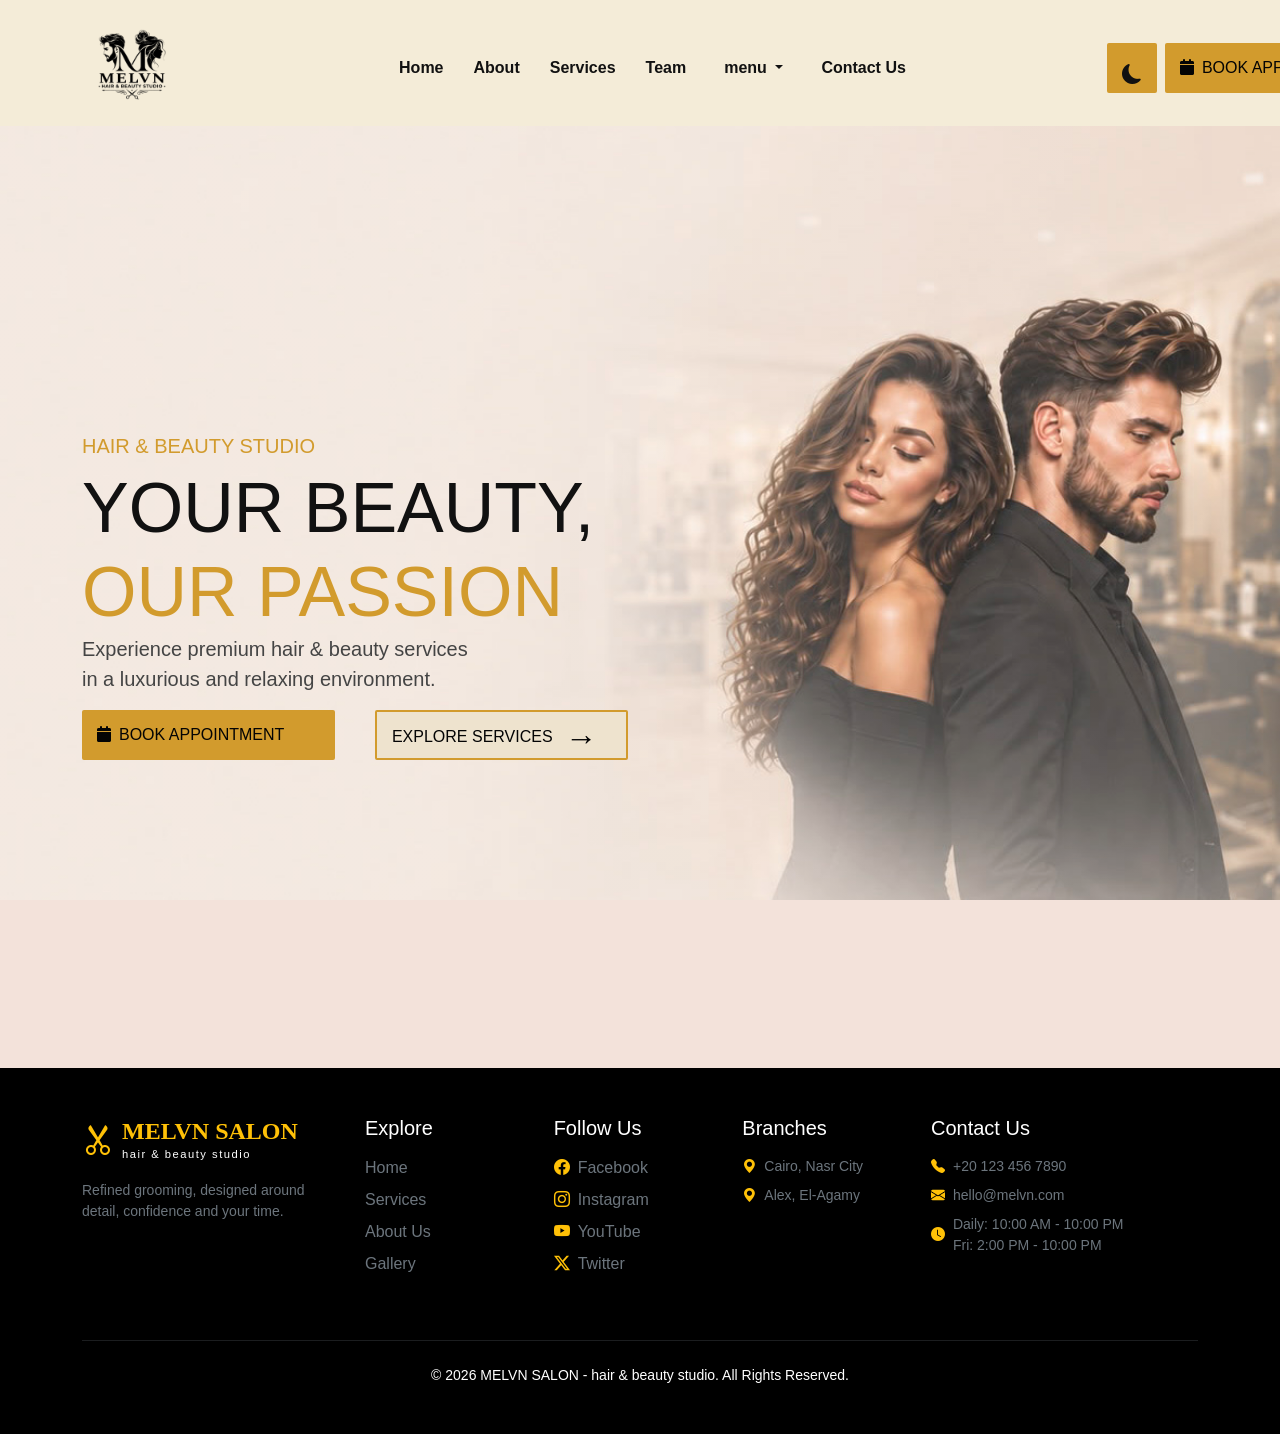
==== index.html @ 1cfbf7c5 "update" ====
<!DOCTYPE html>
<html lang="en">

<head>
    <meta charset="UTF-8">
    <meta name="viewport" content="width=device-width, initial-scale=1.0">

    <title>MELVN SALON</title>
    <link href="https://cdn.jsdelivr.net/npm/bootstrap@5.3.8/dist/css/bootstrap.min.css" rel="stylesheet"
        integrity="sha384-sRIl4kxILFvY47J16cr9ZwB07vP4J8+LH7qKQnuqkuIAvNWLzeN8tE5YBujZqJLB" crossorigin="anonymous">
    <link rel="stylesheet" href="https://cdnjs.cloudflare.com/ajax/libs/font-awesome/6.5.2/css/all.min.css">
    <link rel="stylesheet" href="https://cdn.jsdelivr.net/npm/bootstrap-icons@1.11.3/font/bootstrap-icons.min.css">
    <link rel="stylesheet" href="./css/Home.css">

</head>

<body>

    <!-- start navbar -->

    <nav class="navbar navbar-expand-lg ">
        <div class="container">
            <img src="./photo/logo.png" alt="Logo" width="170px" height="110px" class="image-Logo navbar-brand">
            <button class="navbar-toggler" type="button" data-bs-toggle="collapse"
                data-bs-target="#navbarSupportedContent" aria-controls="navbarSupportedContent" aria-expanded="false"
                aria-label="Toggle navigation">
                <span class="navbar-toggler-icon"></span>
            </button>
            <div class="center-nav collapse navbar-collapse" id="navbarSupportedContent">
                <ul class=" nav-links navbar-nav mx-auto mb-2 mb-lg-0">
                    <li class="nav-item">
                        <a href="./index.html">Home</a>
                    </li>
                    <li>
                        <a href="./About Us.html">About</a>
                    </li>
                    <li>
                        <a href="#services">Services</a>
                    </li>
                    <li>
                        <a href="./Teamv.html">Team</a>
                    </li>
                    <li class="nav-item dropdown">
                        <a class="nav-link dropdown-toggle" href="#" role="button" data-bs-toggle="dropdown"
                            aria-expanded="false">
                            menu
                        </a>
                        <ul class="dropdown-menu">
                            <li><a class="dropdown-item" href="#">Men</a></li>
                            <li><a class="dropdown-item" href="./female.html">Women</a></li>
                        </ul>
                    </li>
                    <li>
                        <a href="./contact-us.html">Contact Us</a>
                    </li>
                </ul>

                <div class="right-nav text-center d-flex align-items-center gap-2">

                    <button id="themeButton" class="btn btn-outline-dark border-0" type="button"
                        aria-label="Toggle dark mode">

                        <i id="themeIcon" class="bi bi-moon-fill">
                        </i>

                    </button>

                    <a href="./book.html" class="btn">
                        <i class="fa-solid fa-calendar me-2"></i>
                        BOOK APPOINTMENT
                    </a>

                </div>
            </div>


        </div>
    </nav>
    <!-- end navbar -->


    <!-- start Home page -->
    <section id="hero" class="container py-5 my-2 hero min-vh-100">

        <div class="row align-items-center">

            <div class="col-12 col-md-8 col-lg-6">

                <div class="hero-left w-100">
                    <h6 id="hero-left-h" class="home2">HAIR & BEAUTY STUDIO</h6>
                    <h1 class="home1">YOUR BEAUTY,</h1>
                    <h1 class="home3">OUR PASSION</h1>
                    <p class="home4">Experience premium hair & beauty services </br> in a luxurious and relaxing
                        environment. </p>

                    <div class="btn-container">
                        <a href="#" class="btn">
                            <i class="fa-solid fa-calendar me-2 "></i>
                            BOOK APPOINTMENT
                        </a>
                        <a href="#services" class="btn-service">
                            <i></i>
                            EXPLORE SERVICES <span class="arrow">&rarr;</span>
                        </a>
                    </div>
                </div>

            </div>
        </div>

    </section>

    <!--end Home page  -->

    <!--start Services -->
    <!--
    <section class="services vh-100" id="services">

        <h2>Our Services</h2>

        <p>
            Professional services designed for your style.
        </p>


        <div class="services-grid">

            <div class="service-card">

                <h3 class="title">
                    Haircuts
                </h3>

                <p>
                    Professional haircuts designed to match
                    your style and personality.
                </p>

            </div>


   
            <div class="service-card">

                <h3 class="title">
                    Hair Styling
                </h3>

                <p>
                    Get the perfect hairstyle for any occasion.
                </p>

            </div>


         
            <div class="service-card">

                <h3 class="title">
                    Hair Coloring
                </h3>

                <p>
                    Professional coloring with beautiful
                    and natural-looking results.
                </p>

            </div>


            
            <div class="service-card">

                <h3 class="title">
                    Hair Care
                </h3>

                <p>
                    Treatments designed to keep your hair
                    healthy and beautiful.
                </p>

            </div>

        </div>

    </section> -->
    <!--end Services -->

    <!-- start footer -->
    <footer class="bg-black text-white py-5 mt-auto">
        <div class="container">
            <div class="row g-3">
                <div class="col-lg-3 col-md-6 mb-4">
                    <div class="d-flex align-items-center gap-2 mb-3">
                        <i class="bi bi-scissors text-warning fs-2 rotate-scissors"></i>
                        <div>
                            <h3 class="text-warning mb-0 fs-4 fw-bold" style="font-family: Times New Roman, serif;">
                                MELVN SALON</h3>
                            <span class=" small d-block" style="font-size: 0.7rem; letter-spacing: 1.5px;">hair & beauty
                                studio</span>
                        </div>
                    </div>
                    <p class="text-secondary small leading-relaxed pe-lg-2">
                        Refined grooming, designed around detail, confidence and your time.
                    </p>
                </div>

                <div class="col-lg-2 col-md-6 mb-4">
                    <h5 class="text-white mb-3 footer-heading">Explore</h5>
                    <ul class="list-unstyled">
                        <li class="mb-2"><a href="#" class="footer-link text-secondary text-decoration-none">Home</a>
                        </li>
                        <li class="mb-2"><a href="#"
                                class="footer-link text-secondary text-decoration-none">Services</a></li>
                        <li class="mb-2"><a href="#" class="footer-link text-secondary text-decoration-none">About
                                Us</a>
                        </li>
                        <li class="mb-2"><a href="#" class="footer-link text-secondary text-decoration-none">Gallery</a>
                        </li>
                    </ul>
                </div>

                <div class="col-lg-2 col-md-6 mb-4">
                    <h5 class="text-white mb-3 footer-heading">Follow Us</h5>
                    <ul class="list-unstyled">
                        <li class="mb-2">
                            <a href="#"
                                class="footer-link text-secondary text-decoration-none d-inline-flex align-items-center">
                                <i class="bi bi-facebook me-2 text-warning"></i> Facebook
                            </a>
                        </li>
                        <li class="mb-2">
                            <a href="#"
                                class="footer-link text-secondary text-decoration-none d-inline-flex align-items-center">
                                <i class="bi bi-instagram me-2 text-warning"></i> Instagram
                            </a>
                        </li>
                        <li class="mb-2">
                            <a href="#"
                                class="footer-link text-secondary text-decoration-none d-inline-flex align-items-center">
                                <i class="bi bi-youtube me-2 text-warning"></i> YouTube
                            </a>
                        </li>
                        <li class="mb-2">
                            <a href="#"
                                class="footer-link text-secondary text-decoration-none d-inline-flex align-items-center">
                                <i class="bi bi-twitter-x me-2 text-warning"></i> Twitter
                            </a>
                        </li>
                    </ul>
                </div>

                <div class="col-lg-2 col-md-6 mb-4">
                    <h5 class="text-white mb-3 footer-heading">Branches</h5>
                    <p class="text-secondary mb-2 small d-flex align-items-center">
                        <i class="bi bi-geo-alt-fill me-2 text-warning"></i> Cairo, Nasr City
                    </p>
                    <p class="text-secondary mb-2 small d-flex align-items-center">
                        <i class="bi bi-geo-alt-fill me-2 text-warning"></i> Alex, El-Agamy
                    </p>
                </div>

                <div class="col-lg-3 col-md-6 mb-4">
                    <h5 class="text-white mb-3 footer-heading">Contact Us</h5>
                    <ul class="list-unstyled text-secondary small">
                        <li class="mb-2 d-flex align-items-center">
                            <i class="bi bi-telephone-fill text-warning me-2"></i>
                            <span>+20 123 456 7890</span>
                        </li>
                        <li class="mb-2 d-flex align-items-center">
                            <i class="bi bi-envelope-fill text-warning me-2"></i>
                            <span>hello@melvn.com</span>
                        </li>
                        <li class="mb-2 d-flex align-items-center">
                            <i class="bi bi-clock-fill text-warning me-2"></i>
                            <span>Daily: 10:00 AM - 10:00 PM <br>Fri: 2:00 PM - 10:00 PM</span>
                        </li>
                    </ul>
                </div>

            </div>

            <hr class="border-secondary opacity-25 my-4">
            <div class="text-center  small">
                &copy; 2026 MELVN SALON - hair & beauty studio. All Rights Reserved.
            </div>
        </div>
    </footer>
    <!-- end footer -->
    <script src="https://cdn.jsdelivr.net/npm/bootstrap@5.3.8/dist/js/bootstrap.bundle.min.js"
        integrity="sha384-FKyoEForCGlyvwx9Hj09JcYn3nv7wiPVlz7YYwJrWVcXK/BmnVDxM+D2scQbITxI"
        crossorigin="anonymous"></script>
    <script src="./js/main.js"></script>

</body>

</html>
---- css/Home.css ----
* {
  margin: 0;
  padding: 0;
  box-sizing: border-box;
}
:root {
  --bg-color: #f3e2da;
  --navbar-color: #f4ecd8;
  --text-color: #111111;
  --paragraph-color: #444444;
  --gold-color: #d29b2d;
  --button-bg: #d29b2d;
  --button-text: #040404;
}

[data-bs-theme="dark"] {
  --bg-color: #121212;
  --navbar-color: #1c1c1c;
  --text-color: #f4efe4;
  --paragraph-color: #cfcfcf;
  --gold-color: #d29b2d;
  --button-bg: #d29b2d;
  --button-text: #111111;
}

html {
  scroll-behavior: smooth;
}

body {
  font-family: Arial, sans-serif;
  color: var(--text-color);
  background-color: var(--bg-color);
  background-image:
        linear-gradient(
            rgba(255, 255, 255, 0.15),
            rgba(255, 255, 255, 0.15)
        ),
        url(../photo/bg.jpeg);
  background-size: cover;
  background-position: center;
  background-repeat: no-repeat;
  height: 100vh;
  
}

/* ------- START NAVBAR ------- */

.navbar {
  min-height: 70px;
  background-color: var(--navbar-color);
  position: sticky;
  top: 0;
  z-index: 1000;
}

.center-nav {
  padding-top: 10px;
}

.nav-links {
  align-items: center;
  gap: 30px;
}

.nav-links li a {
    color: var(--text-color);
  text-decoration: none;
  font-size: 16px;
  font-weight: bold;
  transition: 0.3s;
}

.nav-links li a:hover {
    color: var(--gold-color);
}

.right-nav {
  width: 10%;
  display: flex;
  justify-content: space-between;
  align-items: center;
}

.btn {
  padding: 13px 15px;
  display: inline-flex;
  background-color: #d29b2d;
  color: #040404;
  text-decoration: none;
  border-style: none;
  border-radius: 2px;
  width: 260px;
  height: 50px;
  white-space: nowrap;
  transition: 0.3s;
}

.btn i {
  padding-top: 3px;
}

.btn:hover {
  background-color: #dec083;
}
.dropdown-menu {
    background-color: var(--navbar-color);
}

.dropdown-item {
    color: var(--text-color);
}

.dropdown-item:hover {
    background-color: #333;
    color: var(--gold-color);
}
/* ------- END NAVBAR ------- */

/* -------- Start HOME PAGE -------- */
.hero-left {
    display: flex;
    flex-direction: column;
    justify-content: center;

    min-height: calc(100vh - 70px);

    text-align: left;
}
.home2 {
  color: #d29b2d;
  font-size: 20px;
}

.home1 {
  margin: 0;
  color: var(--text-color);
  margin: 0;
  font-size: 70px;
}

.home3 {
  margin: 0;
  color: var(--gold-color);
  margin: 0;
  font-size: 70px;
}

.home4 {
  color: var(--paragraph-color);
  font-size: 20px;
}

.btn-container {
  display: flex;
  flex-direction: row;
  gap: 40px;
}

.btn-service {
  padding: 13px 15px;
  display: inline-flex;
  background-color: #eee3ce;
  text-align: center;
  color: #040404;
  text-decoration: none;
  border-style: none;
  border-radius: 2px;
  width: 260px;
  height: 50px;
  white-space: nowrap;
  transition: 0.3s;
  border: 2px solid #d29b2d;
}

.btn-service:hover {
  background-color: #dec083;
}

.arrow {
  display: inline-flex;
  transform: scale(2);
  transform-origin: center;
  margin-left: 20px;
}

/* -------- END HOME PAGE -------- */

/*start services */
/* 
.services {
    padding: 80px 20px;
    text-align: center;
    background-color: rgba(0, 0, 0, 0.3);
}

.services h2 {
    margin-bottom: 10px;
}

.services>p {
    color: #ddd;
    line-height: 1.5;
}

.services-grid {
    max-width: 1100px;
    margin: 40px auto 0;

    display: flex;
    justify-content: center;
    flex-wrap: wrap;

    gap: 25px;
}

.service-card {
    width: 250px;
    min-height: 180px;

    padding: 30px 20px;

    background-color: rgba(255, 255, 255, 0.08);

    border: 1px solid rgba(210, 155, 45, 0.4);
    border-radius: 8px;

    transition: 0.3s;
}

.service-card:hover {
    transform: translateY(-5px);
    background-color: rgba(210, 155, 45, 0.15);
}

.service-card h3.title {
    color: #d29b2d;
    font-weight: bold;
    font-size: 20px;
    margin-bottom: 10px;
}

.service-card p {
    font-size: 15px;
    line-height: 1.6;
    color: #ddd;
}
 */
/* end services */
/* ------- START FOOTER ------- */
.footer {
  background-color: black;
  padding: 20px 0px;
  margin-top: auto;
  border: radius 30px;
}

.footer-link {
  text-decoration: none;
}

.footer-link:hover {
  color: rgb(223, 223, 75) !important;
}

.footer-location {
  text-decoration: none;
}

.footer-location:hover {
  color: rgb(223, 223, 75) !important;
}

/* ------- END FOOTER ------- */
@media (max-width: 900px) {
  .navbar {
    padding: 10px 3%;
  }

  .left-nav img {
    width: 80px;
  }

  .nav-links {
    gap: 15px;
  }

  .nav-links li a {
    font-size: 14px;
  }

  .signup-btn {
    padding: 10px 15px;
  }
}

@media (max-width: 600px) {
  .navbar {
    flex-direction: column;
    gap: 15px;
    padding: 15px 20px;
  }

  .left-nav img {
    width: 90px;
  }

  .center-nav {
    width: 100%;
  }

  .nav-links {
    width: 100%;
    display: flex;
    flex-wrap: wrap;
    justify-content: center;
    gap: 12px 20px;
  }

  .nav-links li a {
    font-size: 14px;
  }

  .right-nav {
    width: 100%;
    justify-content: center;
  }

  .signup-btn {
    width: 120px;
    text-align: center;
  }

  .home {
    padding: 40px 15px;
  }

  .photo img {
    width: 250px;
  }

  h1 {
    font-size: 28px;
  }

  h2 {
    font-size: 21px;
  }

  h3 {
    font-size: 17px;
  }

  .description {
    font-size: 16px;
  }

  .buttons {
    width: 100%;
    flex-direction: column;
    align-items: center;
  }

  .button {
    width: 90%;
    max-width: 300px;
    padding: 12px 18px;
    text-align: center;
  }

  .services {
    padding: 60px 15px;
  }

  .service-card {
    width: 100%;
    max-width: 320px;
  }
}

/* dark mode  */
[data-bs-theme="dark"] body {
    background-image:
        linear-gradient(
            rgba(0, 0, 0, 0.65),
            rgba(0, 0, 0, 0.65)
        ),
        url(../photo/bg.jpeg);
}

#themeButton {
    color: var(--text-color);
    font-size: 20px;
}

#themeButton:hover {
    color: var(--gold-color);
}
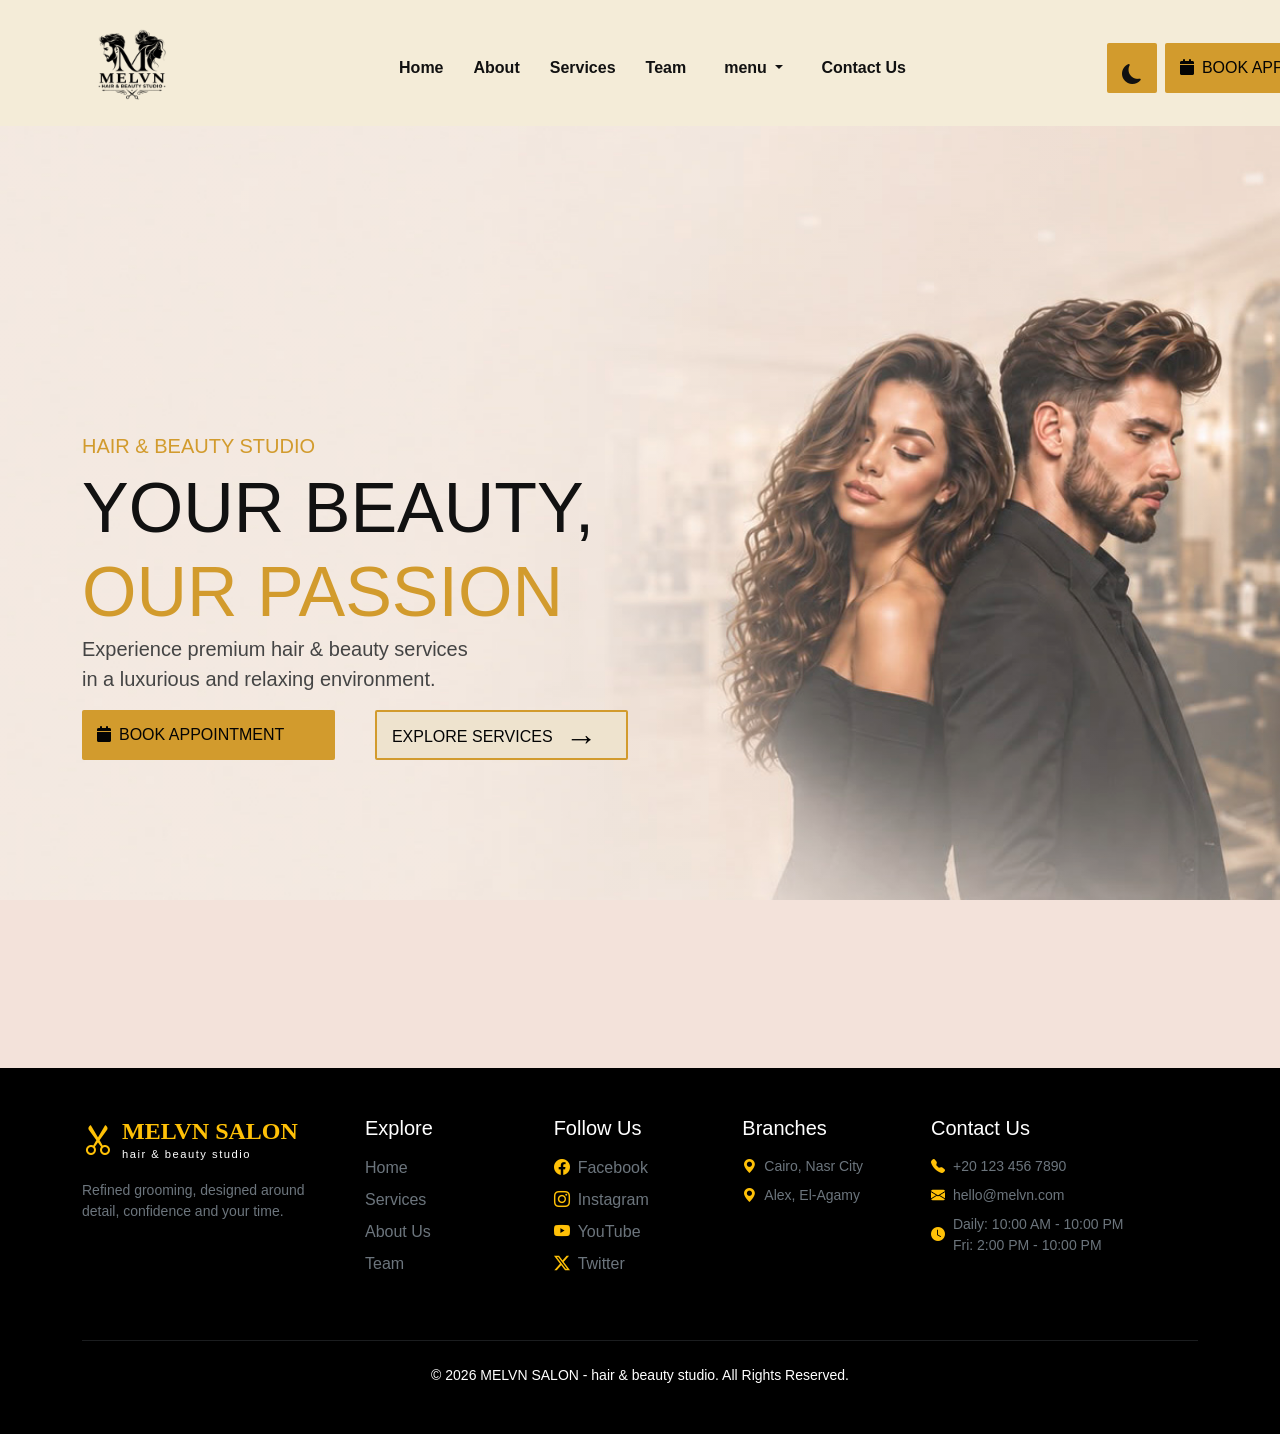
==== commit 293ce4b7: "update" ====
--- a/index.html
+++ b/index.html
@@ -209,15 +209,13 @@
                 <div class="col-lg-2 col-md-6 mb-4">
                     <h5 class="text-white mb-3 footer-heading">Explore</h5>
                     <ul class="list-unstyled">
-                        <li class="mb-2"><a href="#" class="footer-link text-secondary text-decoration-none">Home</a>
-                        </li>
-                        <li class="mb-2"><a href="#"
+                        <li class="mb-2"><a href="./index.html"
+                                class="footer-link text-secondary text-decoration-none">Home</a></li>
+                        <li class="mb-2"><a href="./services.html"
                                 class="footer-link text-secondary text-decoration-none">Services</a></li>
-                        <li class="mb-2"><a href="#" class="footer-link text-secondary text-decoration-none">About
-                                Us</a>
-                        </li>
-                        <li class="mb-2"><a href="#" class="footer-link text-secondary text-decoration-none">Gallery</a>
-                        </li>
+                        <li class="mb-2"><a href="./About Us.html" class="footer-link text-secondary text-decoration-none">About Us</a>
+                        </li>
+                        <li class="mb-2"><a href="./Teamv.html" class="footer-link text-secondary text-decoration-none">Team</a></li>
                     </ul>
                 </div>
 
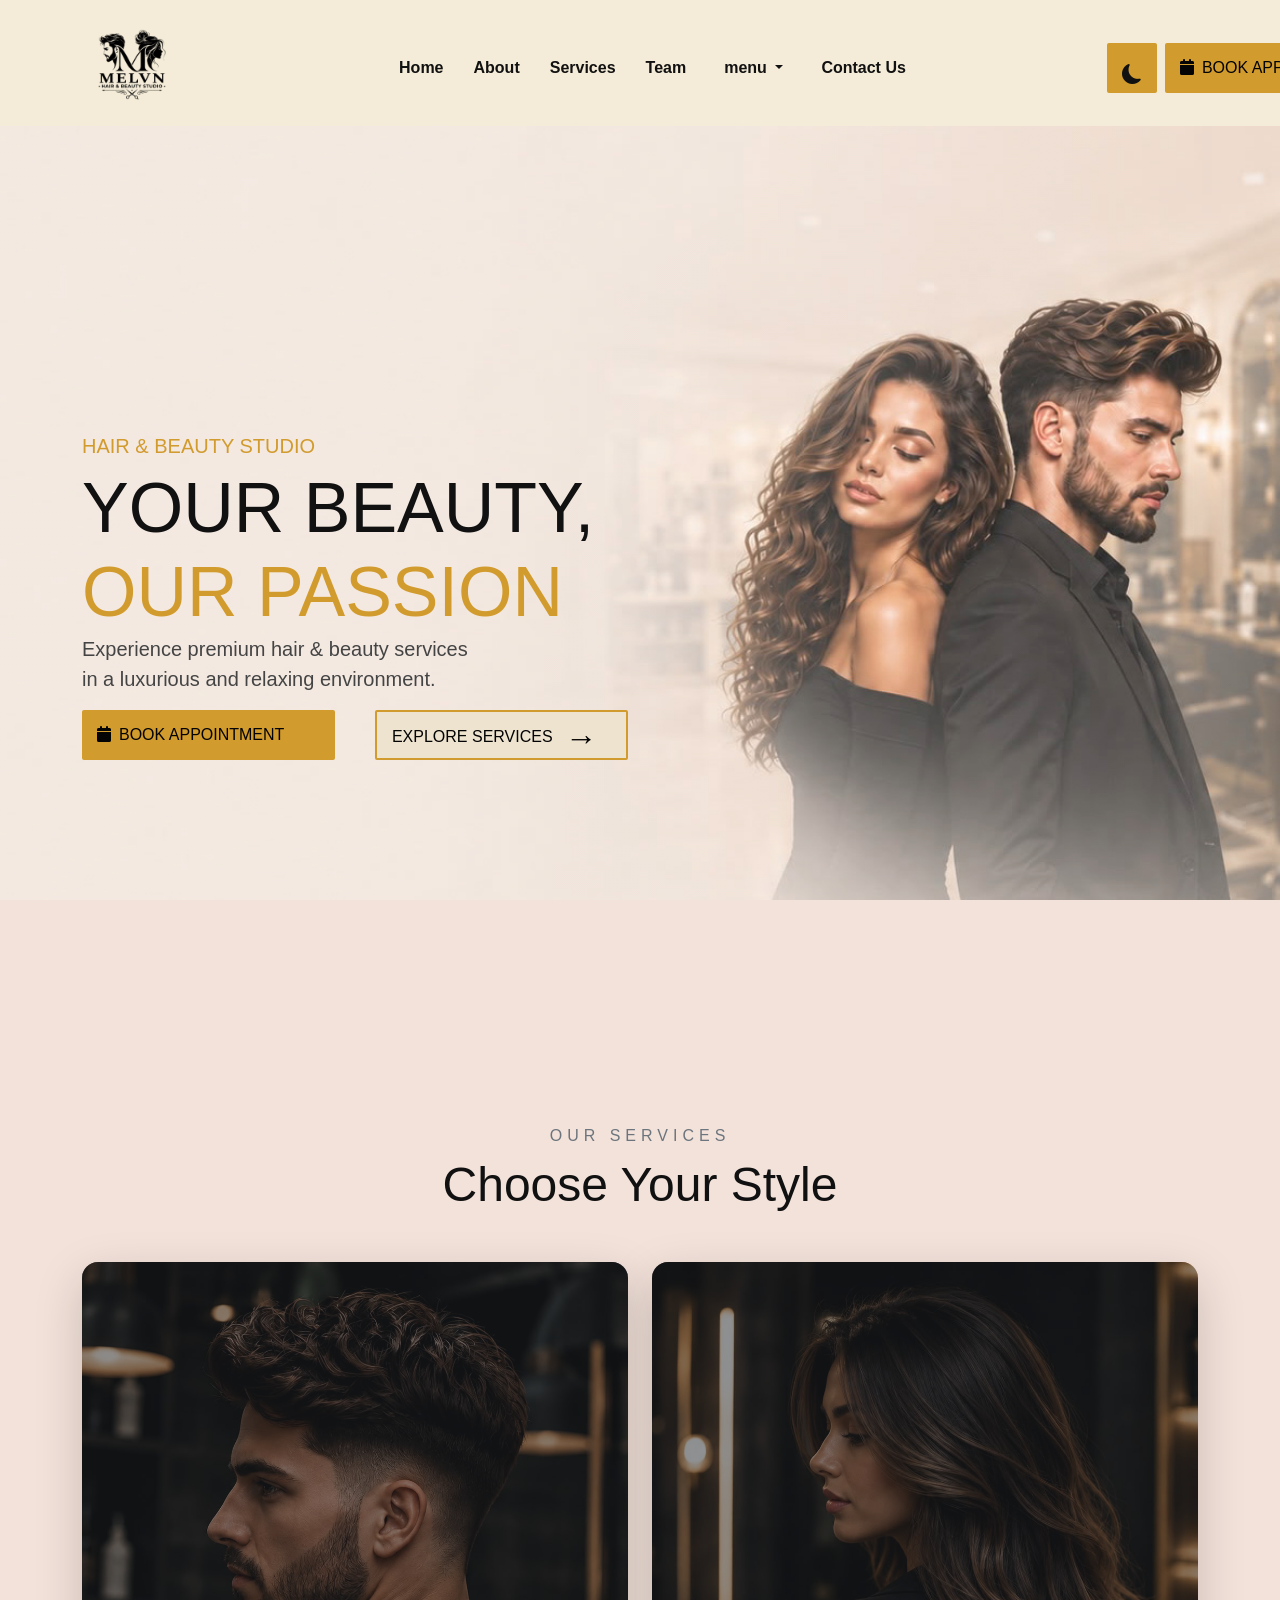
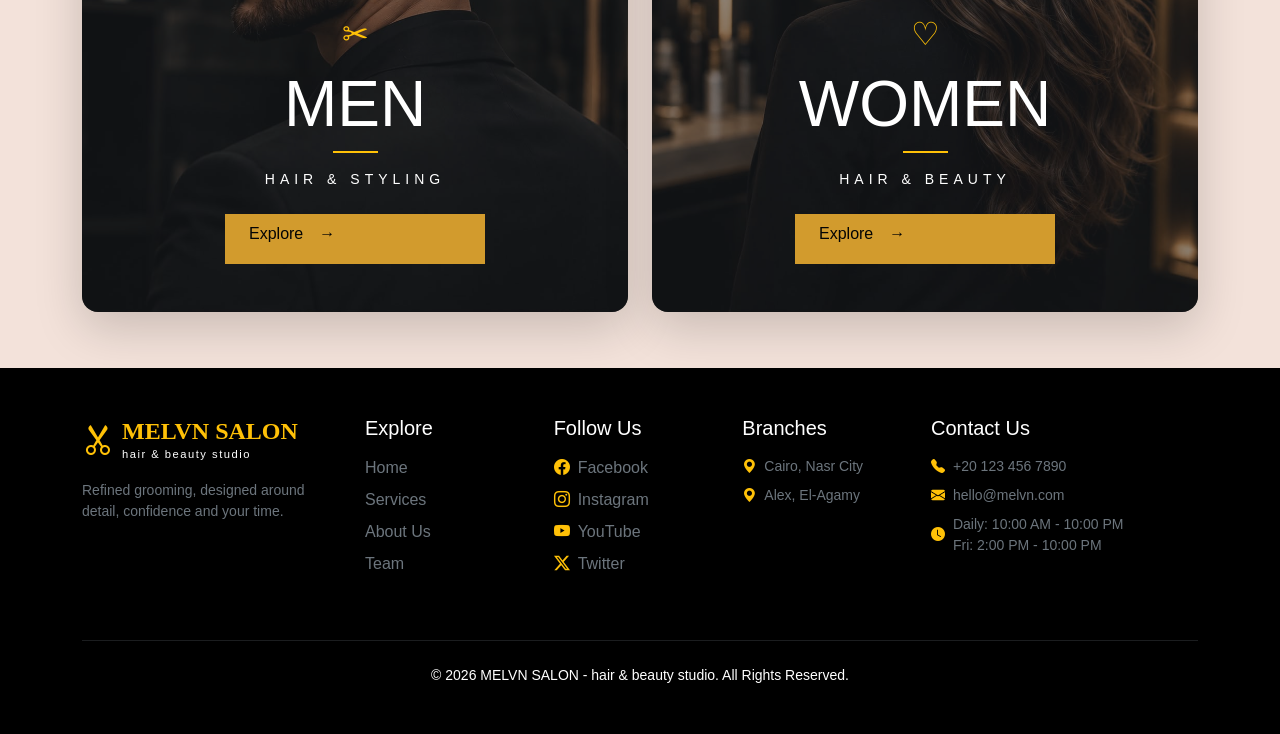
==== commit 01212b87: "update" ====
--- a/index.html
+++ b/index.html
@@ -9,15 +9,14 @@
     <link href="https://cdn.jsdelivr.net/npm/bootstrap@5.3.8/dist/css/bootstrap.min.css" rel="stylesheet"
         integrity="sha384-sRIl4kxILFvY47J16cr9ZwB07vP4J8+LH7qKQnuqkuIAvNWLzeN8tE5YBujZqJLB" crossorigin="anonymous">
     <link rel="stylesheet" href="https://cdnjs.cloudflare.com/ajax/libs/font-awesome/6.5.2/css/all.min.css">
+    <link rel="stylesheet" href="css/Home.css">
     <link rel="stylesheet" href="https://cdn.jsdelivr.net/npm/bootstrap-icons@1.11.3/font/bootstrap-icons.min.css">
-    <link rel="stylesheet" href="./css/Home.css">
 
 </head>
 
 <body>
 
     <!-- start navbar -->
-
     <nav class="navbar navbar-expand-lg ">
         <div class="container">
             <img src="./photo/logo.png" alt="Logo" width="170px" height="110px" class="image-Logo navbar-brand">
@@ -35,7 +34,7 @@
                         <a href="./About Us.html">About</a>
                     </li>
                     <li>
-                        <a href="#services">Services</a>
+                        <a href="#services" >Services</a>
                     </li>
                     <li>
                         <a href="./Teamv.html">Team</a>
@@ -46,7 +45,7 @@
                             menu
                         </a>
                         <ul class="dropdown-menu">
-                            <li><a class="dropdown-item" href="#">Men</a></li>
+                            <li><a class="dropdown-item" href="./men.html">Men</a></li>
                             <li><a class="dropdown-item" href="./female.html">Women</a></li>
                         </ul>
                     </li>
@@ -94,11 +93,11 @@
                         environment. </p>
 
                     <div class="btn-container">
-                        <a href="#" class="btn">
+                        <a href="./book.html" class="btn">
                             <i class="fa-solid fa-calendar me-2 "></i>
                             BOOK APPOINTMENT
                         </a>
-                        <a href="#services" class="btn-service">
+                        <a href="#hero" class="btn-service">
                             <i></i>
                             EXPLORE SERVICES <span class="arrow">&rarr;</span>
                         </a>
@@ -109,83 +108,105 @@
         </div>
 
     </section>
-
     <!--end Home page  -->
 
-    <!--start Services -->
-    <!--
-    <section class="services vh-100" id="services">
-
-        <h2>Our Services</h2>
-
-        <p>
-            Professional services designed for your style.
-        </p>
-
-
-        <div class="services-grid">
-
-            <div class="service-card">
-
-                <h3 class="title">
-                    Haircuts
-                </h3>
-
-                <p>
-                    Professional haircuts designed to match
-                    your style and personality.
+    <!-- start services -->
+    <section id="services" class="d-flex align-items-center py-5 min-vh-100">
+        <div class="container">
+            <div class="text-center mb-5">
+
+                <p class="text-uppercase text-secondary mb-2" style="letter-spacing: 5px;">
+                    Our Services
                 </p>
 
-            </div>
-
-
-   
-            <div class="service-card">
-
-                <h3 class="title">
-                    Hair Styling
-                </h3>
-
-                <p>
-                    Get the perfect hairstyle for any occasion.
-                </p>
-
-            </div>
-
-
-         
-            <div class="service-card">
-
-                <h3 class="title">
-                    Hair Coloring
-                </h3>
-
-                <p>
-                    Professional coloring with beautiful
-                    and natural-looking results.
-                </p>
-
-            </div>
-
-
-            
-            <div class="service-card">
-
-                <h3 class="title">
-                    Hair Care
-                </h3>
-
-                <p>
-                    Treatments designed to keep your hair
-                    healthy and beautiful.
-                </p>
+                <h1 class="display-5 fw-normal">
+                    Choose Your Style
+                </h1>
+
+            </div>
+            <div class="row g-4 justify-content-center">
+                <div class="col-12 col-md-6">
+                    <div class="position-relative overflow-hidden rounded-4 shadow-lg" style="
+                            height: 650px;
+                            background-image:
+                            url('./photo/men.jpeg');
+                            background-size: cover;
+                            background-position: center;
+                        ">
+                        <div class="position-absolute top-0 start-0 w-100 h-100 bg-dark opacity-50">
+                        </div>
+                        <div class="position-absolute bottom-0 start-0 w-100 text-center text-white p-4 p-md-5">
+
+                            <div class="fs-2 text-warning mb-2">
+                                ✂
+                            </div>
+
+                            <h2 class="display-3 fw-normal">
+                                MEN
+                            </h2>
+
+                            <div class="mx-auto bg-warning mb-3" style="width: 45px; height: 2px;">
+                            </div>
+
+                            <p class="text-uppercase small mb-4" style="letter-spacing: 5px;">
+                                Hair & Styling
+                            </p>
+
+                            <a href="./men.html" class="btn btn-outline-warning px-4 py-2 rounded-0">
+                                Explore
+                                <span class="ms-3">→</span>
+                            </a>
+
+                        </div>
+
+                    </div>
+
+                </div>
+                <div class="col-12 col-md-6">
+
+                    <div class="position-relative overflow-hidden rounded-4 shadow-lg" style="
+                            height: 650px;
+                            background-image:
+                            url('./photo/women.jpeg');
+                            background-size: cover;
+                            background-position: center;
+                        ">
+                        <div class="position-absolute top-0 start-0 w-100 h-100 bg-dark opacity-50">
+                        </div>
+                        <div class="position-absolute bottom-0 start-0 w-100 text-center text-white p-4 p-md-5">
+
+                            <div class="fs-2 text-warning mb-2">
+                                ♡
+                            </div>
+
+                            <h2 class="display-3 fw-normal">
+                                WOMEN
+                            </h2>
+
+                            <div class="mx-auto bg-warning mb-3" style="width: 45px; height: 2px;">
+                            </div>
+
+                            <p class="text-uppercase small mb-4" style="letter-spacing: 5px;">
+                                Hair & Beauty
+                            </p>
+
+                            <a href="./female.html" class="btn btn-outline-warning px-4 py-2 rounded-0">
+                                Explore
+                                <span class="ms-3">→</span>
+                            </a>
+
+                        </div>
+
+                    </div>
+
+                </div>
 
             </div>
 
         </div>
 
-    </section> -->
-    <!--end Services -->
+    </section>
+    <!-- end services -->
 
     <!-- start footer -->
     <footer class="bg-black text-white py-5 mt-auto">
@@ -211,8 +232,7 @@
                     <ul class="list-unstyled">
                         <li class="mb-2"><a href="./index.html"
                                 class="footer-link text-secondary text-decoration-none">Home</a></li>
-                        <li class="mb-2"><a href="./services.html"
-                                class="footer-link text-secondary text-decoration-none">Services</a></li>
+                        <li class="mb-2"><a href="#services" class="footer-link text-secondary text-decoration-none">Services</a></li>
                         <li class="mb-2"><a href="./About Us.html" class="footer-link text-secondary text-decoration-none">About Us</a>
                         </li>
                         <li class="mb-2"><a href="./Teamv.html" class="footer-link text-secondary text-decoration-none">Team</a></li>
@@ -286,6 +306,7 @@
         </div>
     </footer>
     <!-- end footer -->
+
     <script src="https://cdn.jsdelivr.net/npm/bootstrap@5.3.8/dist/js/bootstrap.bundle.min.js"
         integrity="sha384-FKyoEForCGlyvwx9Hj09JcYn3nv7wiPVlz7YYwJrWVcXK/BmnVDxM+D2scQbITxI"
         crossorigin="anonymous"></script>
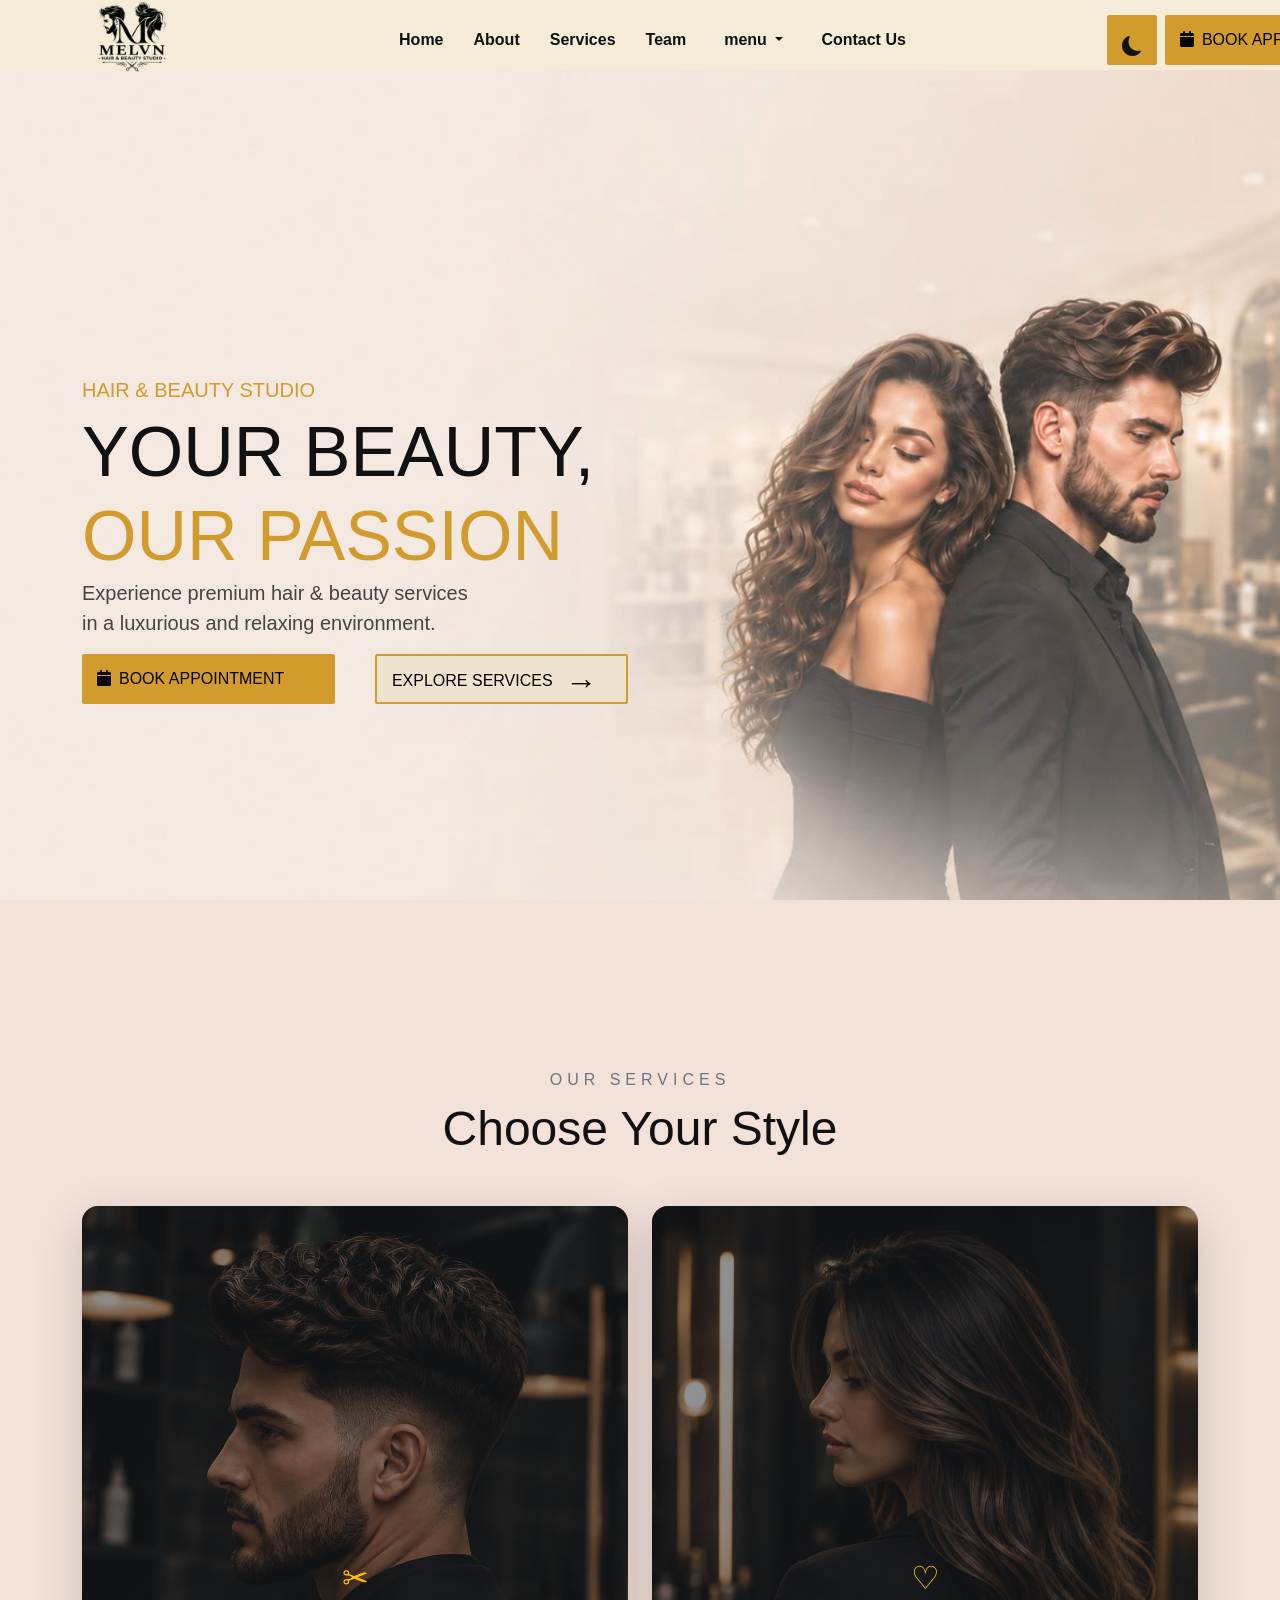
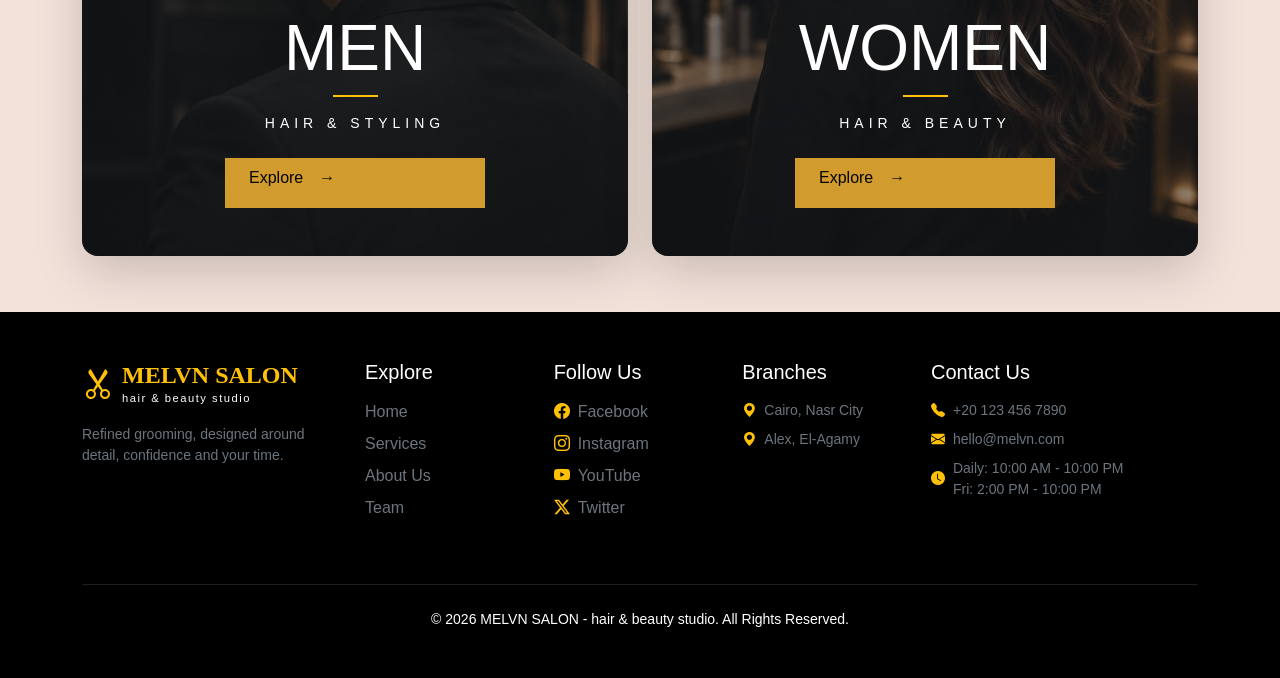
==== commit 25169f44: "update" ====
--- a/index.html
+++ b/index.html
@@ -11,12 +11,13 @@
     <link rel="stylesheet" href="https://cdnjs.cloudflare.com/ajax/libs/font-awesome/6.5.2/css/all.min.css">
     <link rel="stylesheet" href="css/Home.css">
     <link rel="stylesheet" href="https://cdn.jsdelivr.net/npm/bootstrap-icons@1.11.3/font/bootstrap-icons.min.css">
+    
 
 </head>
 
 <body>
 
-    <!-- start navbar -->
+<!-- start navbar -->
     <nav class="navbar navbar-expand-lg ">
         <div class="container">
             <img src="./photo/logo.png" alt="Logo" width="170px" height="110px" class="image-Logo navbar-brand">
@@ -34,7 +35,7 @@
                         <a href="./About Us.html">About</a>
                     </li>
                     <li>
-                        <a href="#services" >Services</a>
+                        <a href="#services">Services</a>
                     </li>
                     <li>
                         <a href="./Teamv.html">Team</a>
--- a/css/Home.css
+++ b/css/Home.css
@@ -52,6 +52,7 @@
   position: sticky;
   top: 0;
   z-index: 1000;
+  height: 70px;
 }
 
 .center-nav {
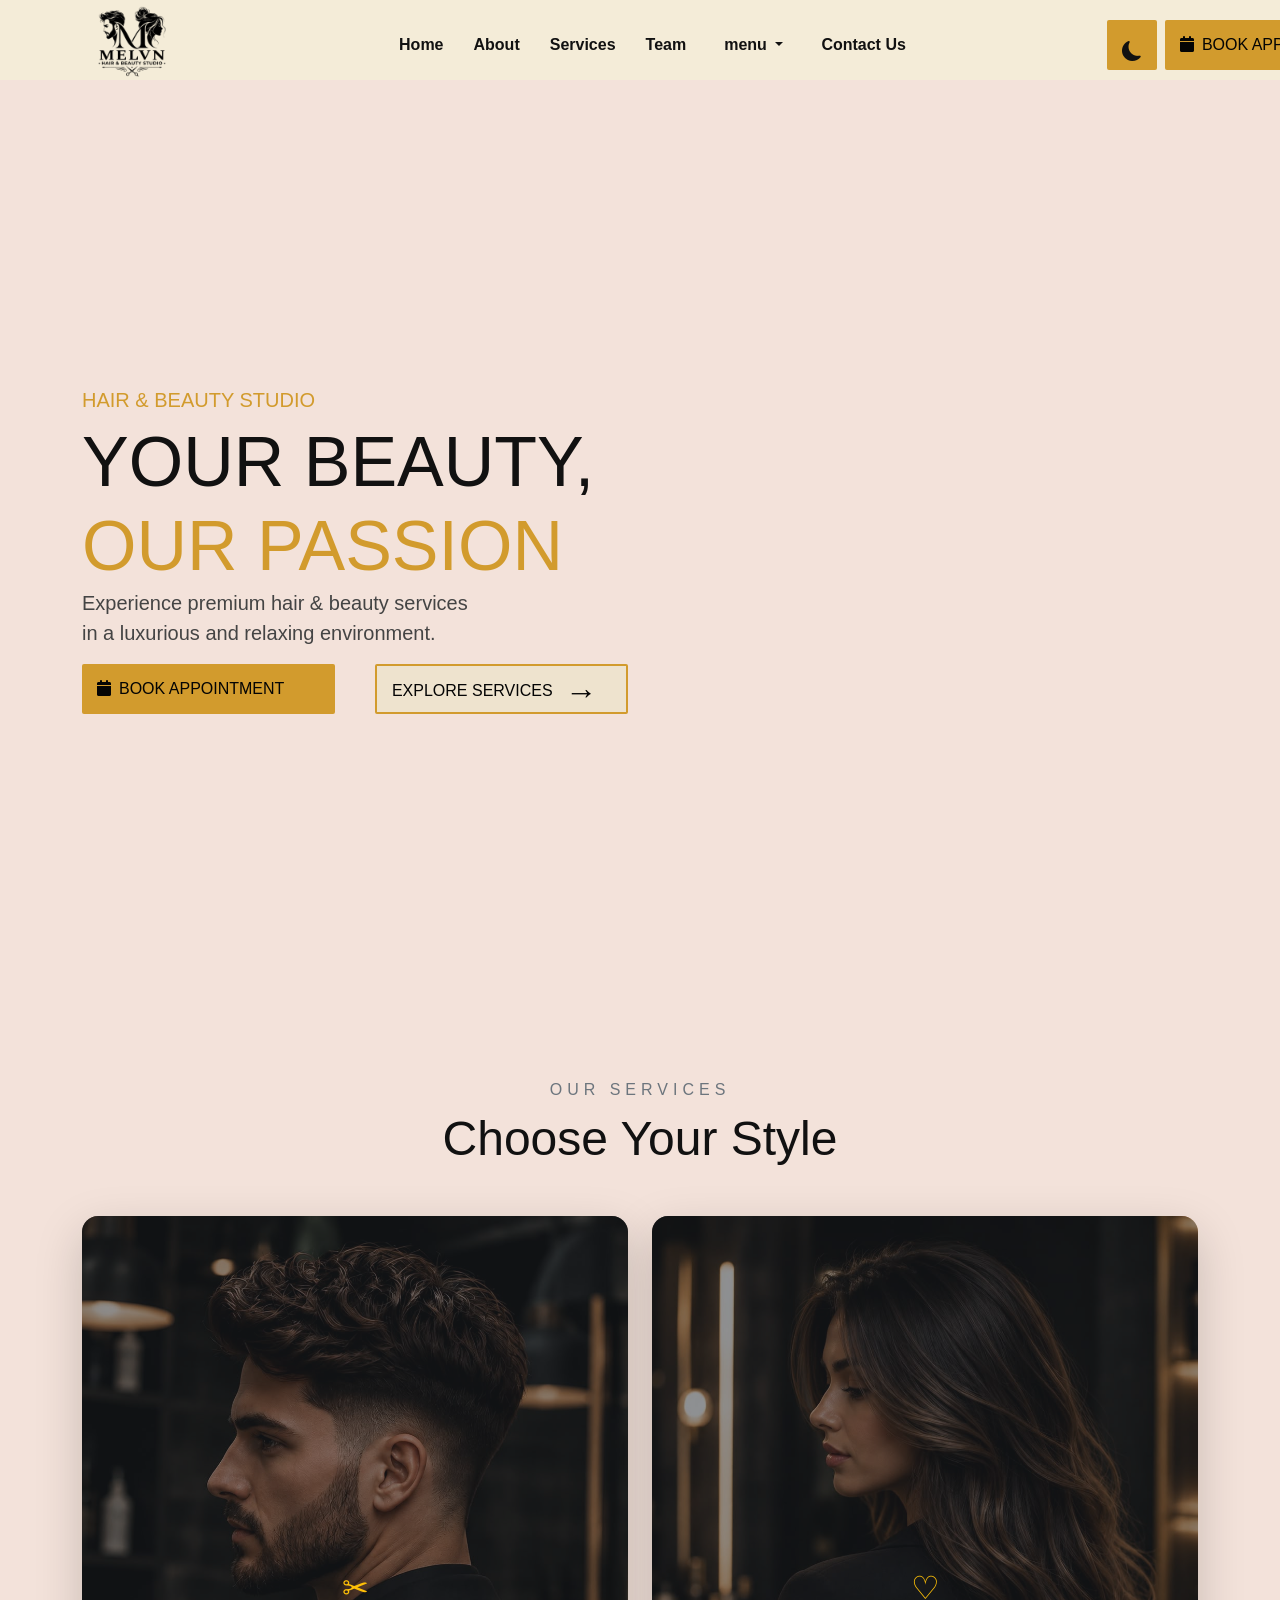
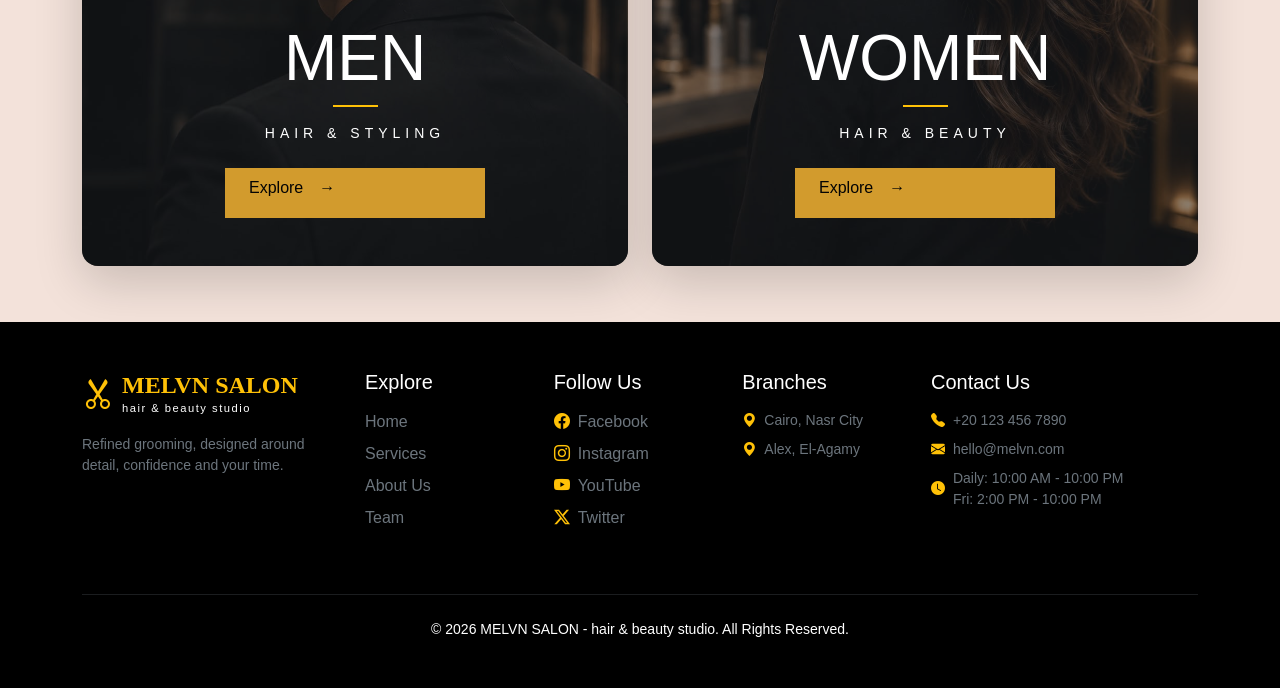
==== commit e17cdfe8: "add dark mod" ====
--- a/index.html
+++ b/index.html
@@ -11,8 +11,7 @@
     <link rel="stylesheet" href="https://cdnjs.cloudflare.com/ajax/libs/font-awesome/6.5.2/css/all.min.css">
     <link rel="stylesheet" href="css/Home.css">
     <link rel="stylesheet" href="https://cdn.jsdelivr.net/npm/bootstrap-icons@1.11.3/font/bootstrap-icons.min.css">
-    
-
+    <link rel="stylesheet" href="css/dark-mod.css">
 </head>
 
 <body>
--- a/css/Home.css
+++ b/css/Home.css
@@ -31,11 +31,7 @@
   font-family: Arial, sans-serif;
   color: var(--text-color);
   background-color: var(--bg-color);
-  background-image:
-        linear-gradient(
-            rgba(255, 255, 255, 0.15),
-            rgba(255, 255, 255, 0.15)
-        ),
+  background-image:var
         url(../photo/bg.jpeg);
   background-size: cover;
   background-position: center;
@@ -47,12 +43,12 @@
 /* ------- START NAVBAR ------- */
 
 .navbar {
-  min-height: 70px;
+  min-height: 80px;
   background-color: var(--navbar-color);
   position: sticky;
   top: 0;
   z-index: 1000;
-  height: 70px;
+  height: 80px;
 }
 
 .center-nav {
--- a/css/dark-mod.css
+++ b/css/dark-mod.css
@@ -0,0 +1,195 @@
+/* =========================
+   DARK MODE VARIABLES
+========================= */
+
+:root {
+    --dm-bg: #f3e2da;
+    --dm-navbar: #f4ecdc;
+    --dm-text: #111111;
+    --dm-paragraph: #444444;
+    --dm-card: #ffffff;
+    --dm-border: #dddddd;
+}
+
+[data-bs-theme="dark"] {
+    --dm-bg: #121212;
+    --dm-navbar: #1c1c1c;
+    --dm-text: #f4efe4;
+    --dm-paragraph: #cfcfcf;
+    --dm-card: #1e1e1e;
+    --dm-border: #333333;
+}
+
+
+/* =========================
+   GENERAL
+========================= */
+
+[data-bs-theme="dark"] body {
+    background-color: var(--dm-bg);
+    color: var(--dm-text);
+}
+
+
+/* =========================
+   NAVBAR
+========================= */
+
+[data-bs-theme="dark"] .navbar {
+    background-color: var(--dm-navbar);
+}
+
+[data-bs-theme="dark"] .nav-links li a {
+    color: var(--dm-text);
+}
+
+
+/* =========================
+   TEXT
+========================= */
+
+[data-bs-theme="dark"] p {
+    color: var(--dm-paragraph);
+}
+
+[data-bs-theme="dark"] h1,
+[data-bs-theme="dark"] h2,
+[data-bs-theme="dark"] h3,
+[data-bs-theme="dark"] h4,
+[data-bs-theme="dark"] h5,
+[data-bs-theme="dark"] h6 {
+    color: var(--dm-text);
+}
+
+
+/* =========================
+   CARDS
+========================= */
+
+[data-bs-theme="dark"] .card {
+    background-color: var(--dm-card);
+    color: var(--dm-text);
+    border-color: var(--dm-border);
+}
+
+
+/* =========================
+   FORMS
+========================= */
+
+[data-bs-theme="dark"] input,
+[data-bs-theme="dark"] textarea,
+[data-bs-theme="dark"] select {
+    background-color: #1e1e1e;
+    color: #f4efe4;
+    border-color: #444;
+}
+
+[data-bs-theme="dark"] input::placeholder,
+[data-bs-theme="dark"] textarea::placeholder {
+    color: #aaa;
+}
+
+
+/* =========================
+   BOOTSTRAP DARK TEXT
+========================= */
+
+[data-bs-theme="dark"] .text-dark {
+    color: #f4efe4 !important;
+}
+
+
+/* =========================
+   BUTTONS
+========================= */
+
+[data-bs-theme="dark"] .btn-outline-dark {
+    color: #f4efe4;
+    border-color: #f4efe4;
+}
+
+[data-bs-theme="dark"] .btn-outline-dark:hover {
+    background-color: #f4efe4;
+    color: #121212;
+}
+
+/* =========================
+   DARK MODE FIX
+========================= */
+
+/* Common */
+[data-bs-theme="dark"] .text-secondary {
+    color: #cfcfcf !important;
+}
+
+[data-bs-theme="dark"] .bg-white {
+    background-color: #1e1e1e !important;
+    color: #f4efe4 !important;
+}
+
+
+/* =========================
+   ABOUT US
+========================= */
+
+[data-bs-theme="dark"] .about-hero,
+[data-bs-theme="dark"] .philosophy,
+[data-bs-theme="dark"] .vision {
+    background-color: #121212 !important;
+}
+
+[data-bs-theme="dark"] .hero-content h1,
+[data-bs-theme="dark"] .philosophy h2,
+[data-bs-theme="dark"] .vision h2,
+[data-bs-theme="dark"] .feature h3 {
+    color: #f4efe4 !important;
+}
+
+[data-bs-theme="dark"] .hero-content p,
+[data-bs-theme="dark"] .philosophy p,
+[data-bs-theme="dark"] .vision p {
+    color: #cfcfcf !important;
+}
+
+
+/* =========================
+   CONTACT
+========================= */
+
+[data-bs-theme="dark"] .contact-section {
+    background-color: #121212 !important;
+}
+
+[data-bs-theme="dark"] .contact-section h4,
+[data-bs-theme="dark"] .contact-section p,
+[data-bs-theme="dark"] .contact-section span {
+    color: #cfcfcf !important;
+}
+
+[data-bs-theme="dark"] .social-links a {
+    color: #f4efe4 !important;
+}
+
+
+/* =========================
+   BOOKING
+========================= */
+
+[data-bs-theme="dark"] .box,
+[data-bs-theme="dark"] .time {
+    background-color: #252525 !important;
+    border-color: #444 !important;
+    color: #f4efe4 !important;
+}
+
+[data-bs-theme="dark"] .box.active {
+    background-color: #302820 !important;
+    border-color: #bd8640 !important;
+}
+
+[data-bs-theme="dark"] .stat-icon {
+    background-color: #252525 !important;
+    border-color: #444 !important;
+}
+
